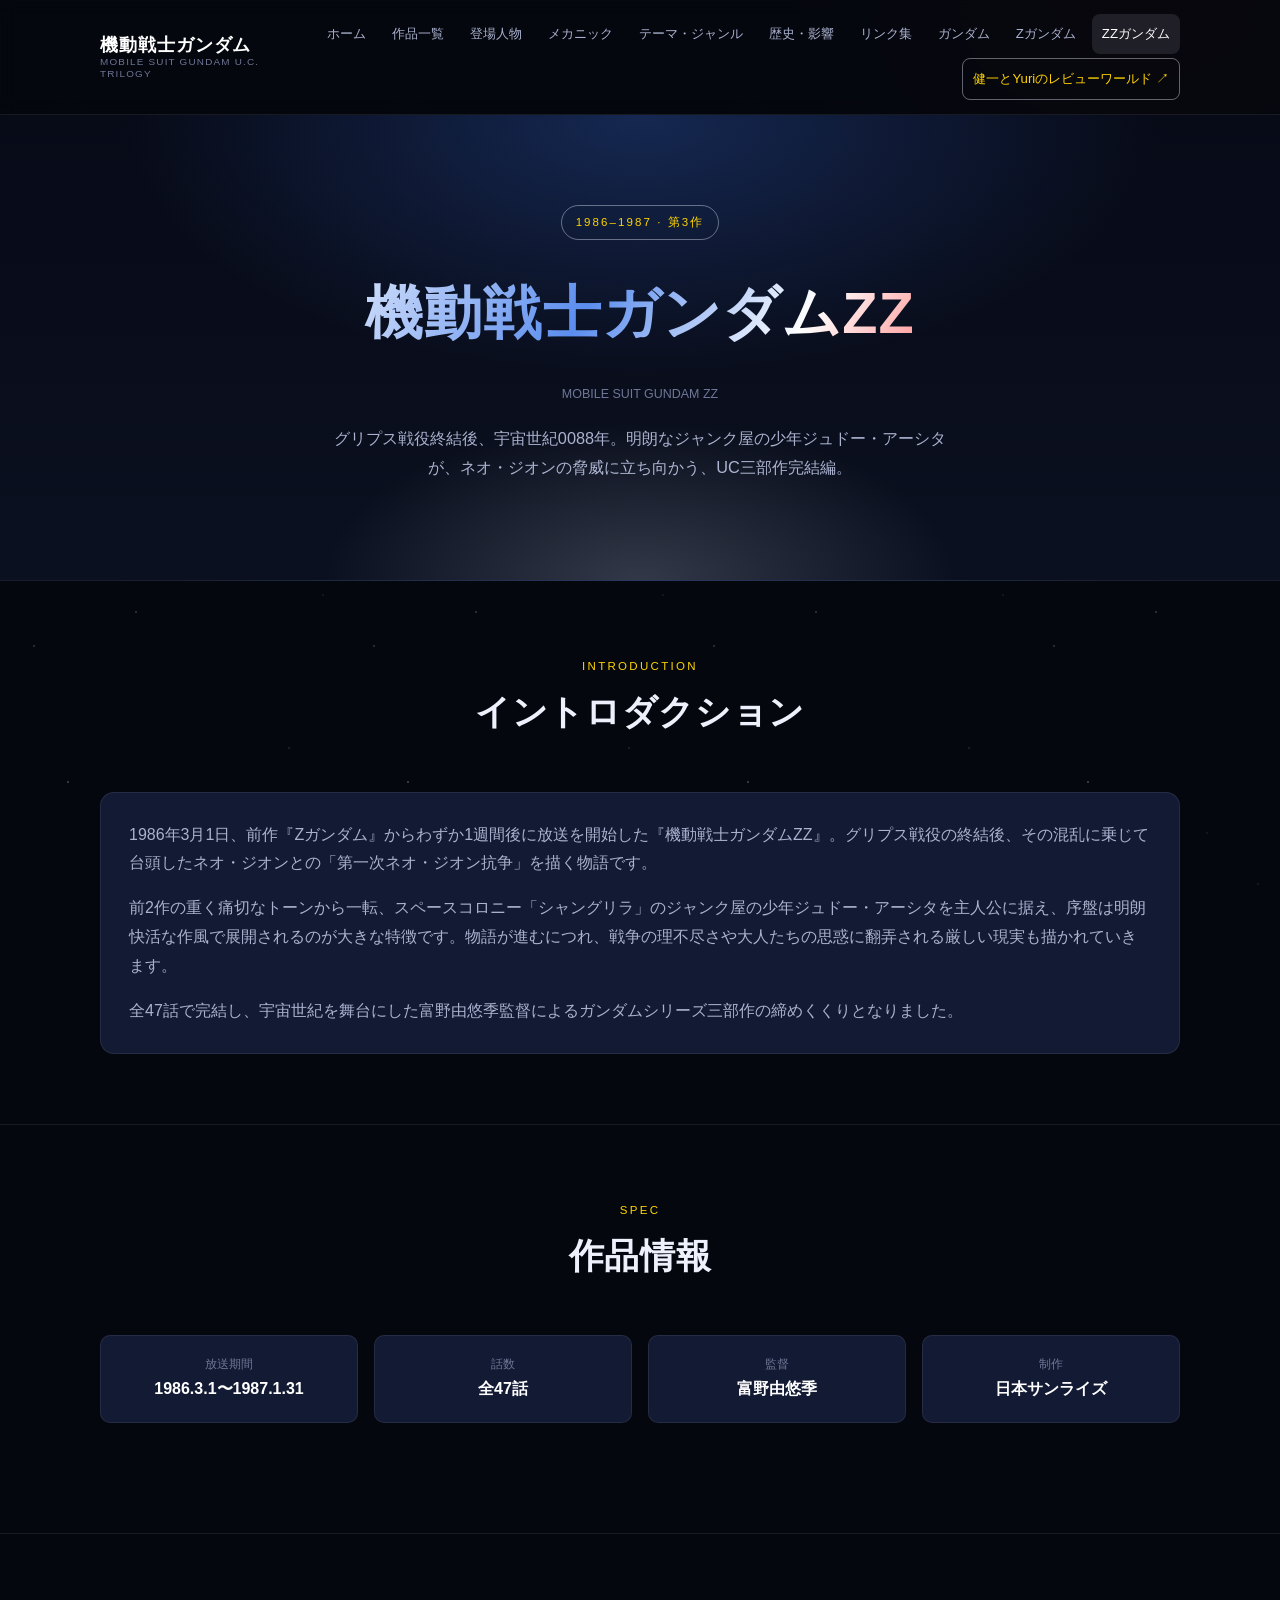
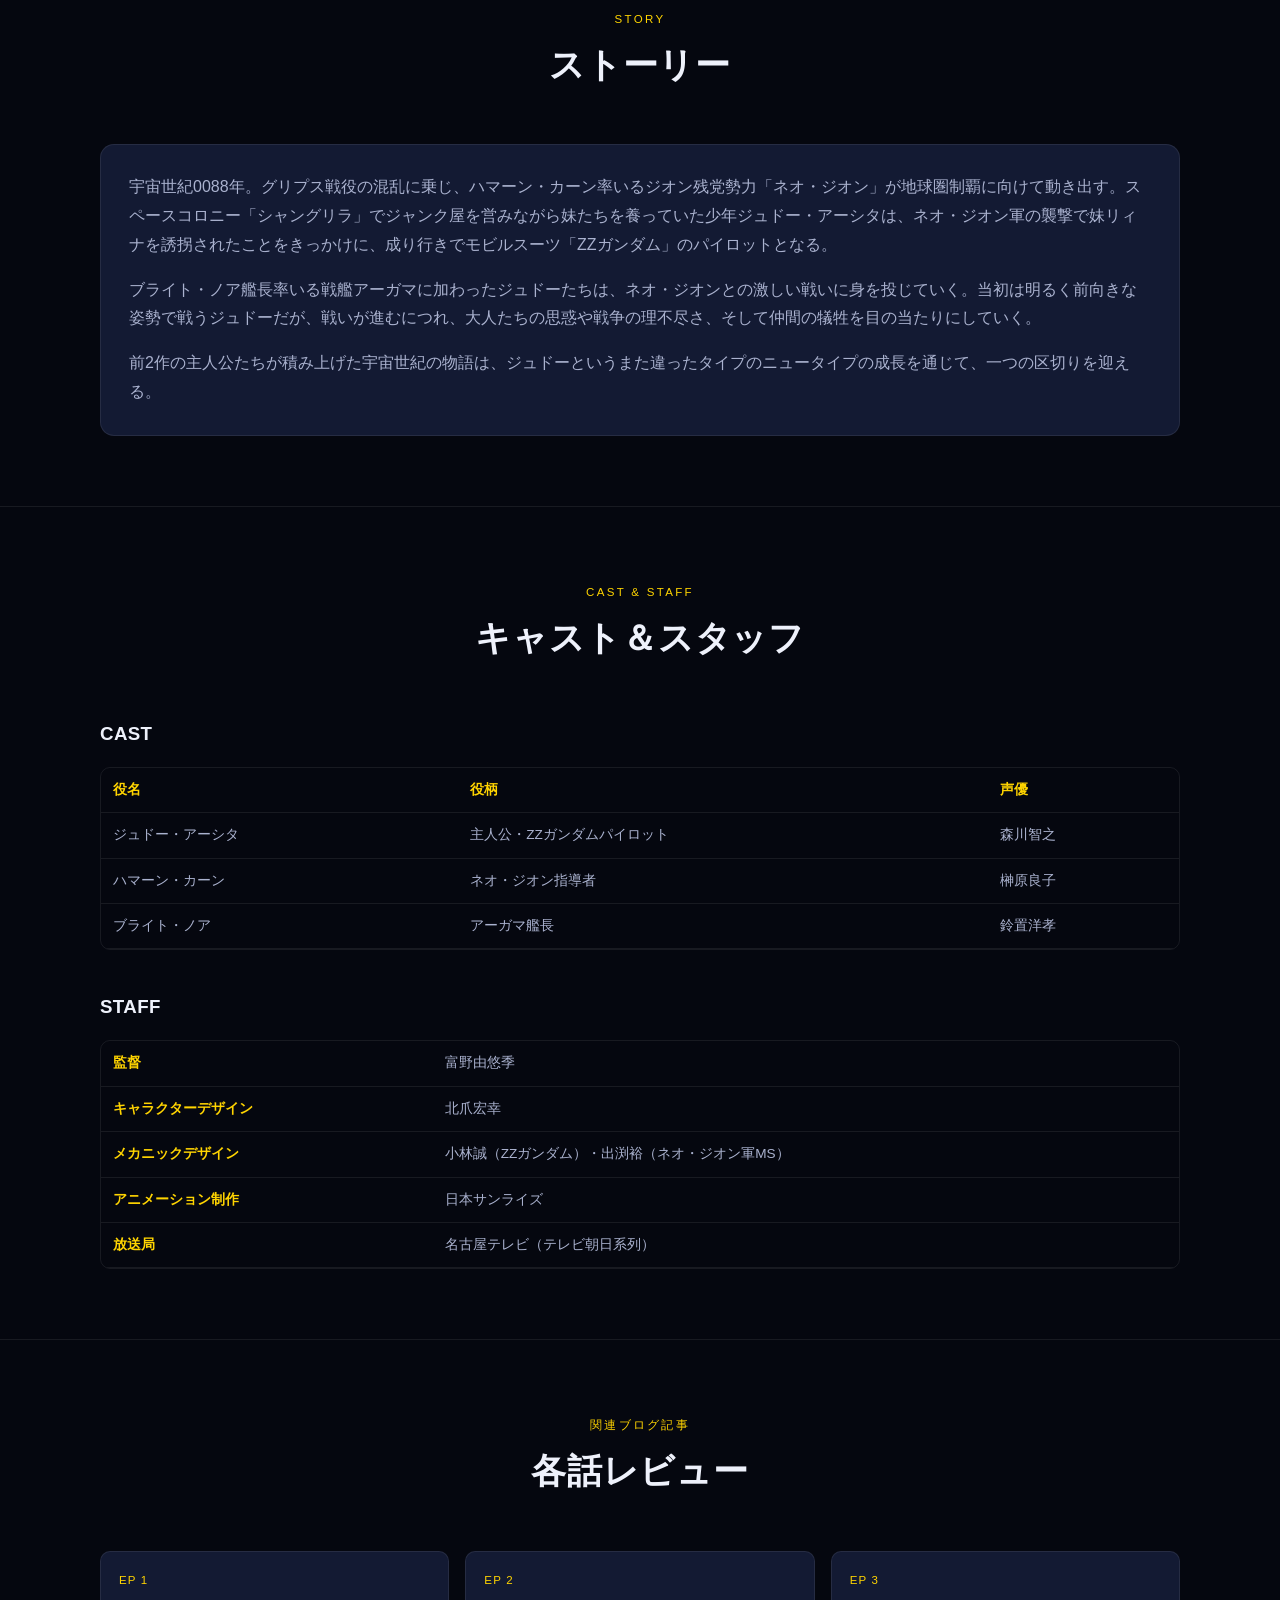
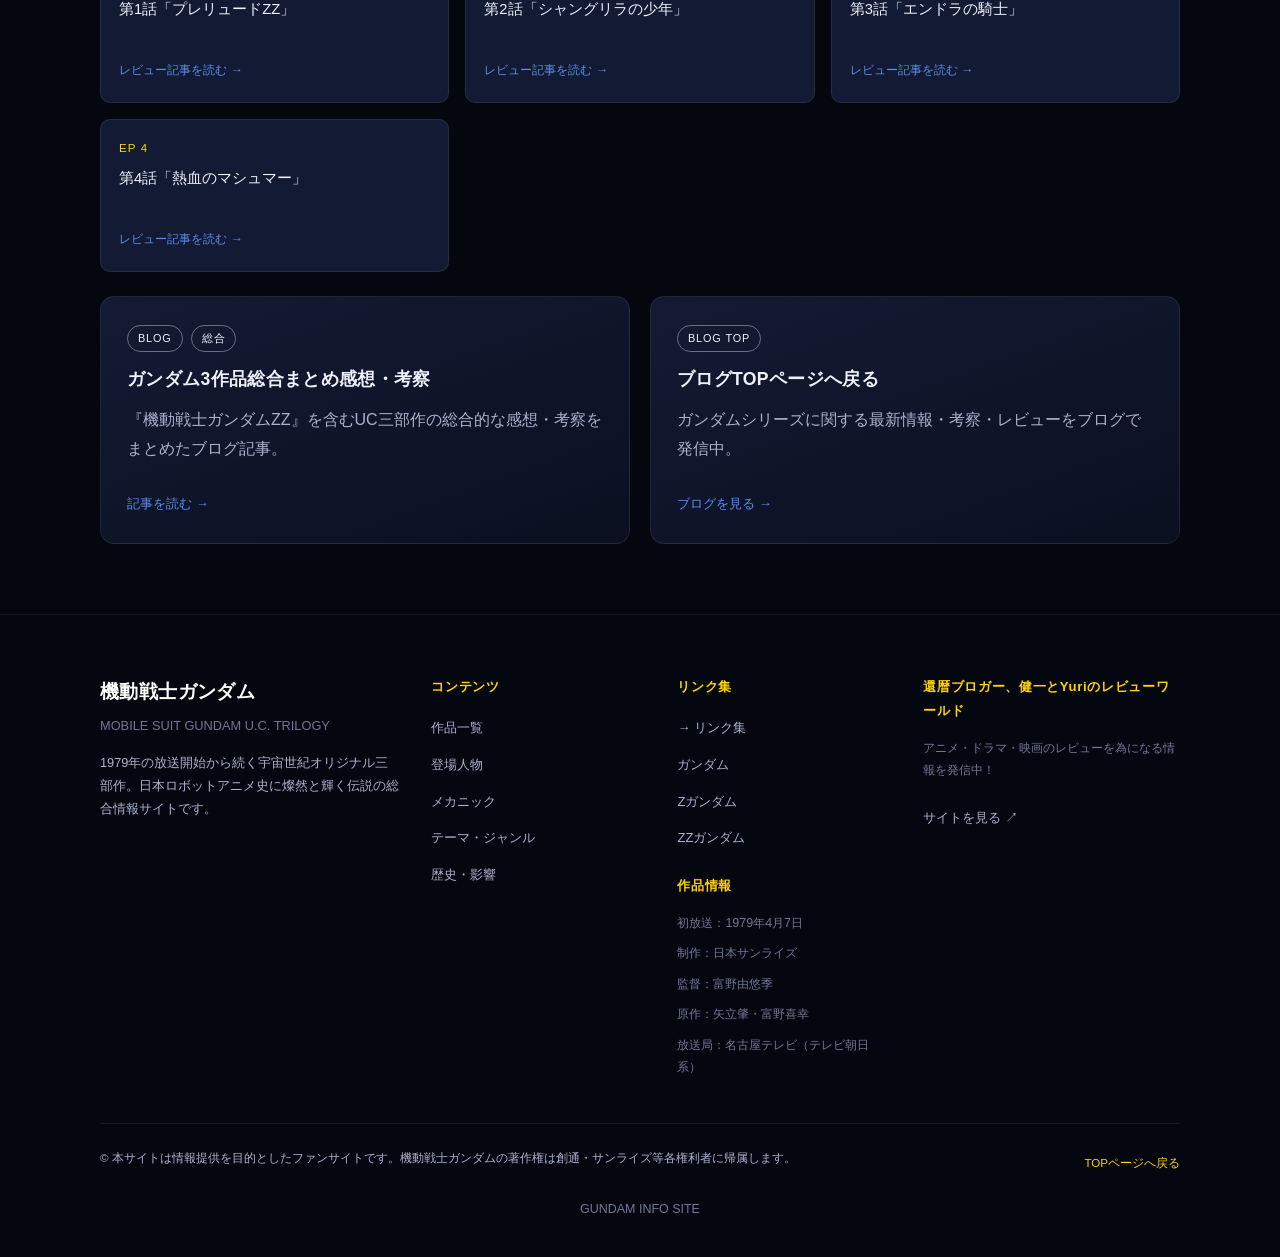
==== zzgundam.html @ a027b86c "機動戦士ガンダムUC三部作 総合情報サイトを新規作成 『機動戦士ガンダム』(1979)・『機動戦士Ζガンダム』(1985)・『機動戦士ガンダムΖΖ』(1986)の 宇宙世紀オリジナル三部作を対象とした" ====
<!DOCTYPE html>
<html lang="ja">
<head>
<meta charset="UTF-8">
<meta name="viewport" content="width=device-width, initial-scale=1.0">
<title>機動戦士ガンダムΖΖ | UC三部作 総合情報サイト</title>
<meta name="description" content="1986年放送開始、第一次ネオ・ジオン抗争を描く『機動戦士ガンダムΖΖ』の作品情報・ストーリー・キャラクター・キャスト＆スタッフを紹介。">
<link rel="stylesheet" href="style.css">
</head>
<body>

<header class="site-header">
  <div class="header-inner">
    <a href="index.html" class="logo">
      <span class="logo-main">機動戦士ガンダム</span>
      <span class="logo-sub">MOBILE SUIT GUNDAM U.C. TRILOGY</span>
    </a>
    <button class="nav-toggle" aria-label="メニューを開く" aria-expanded="false">&#9776;</button>
    <nav class="site-nav">
      <a href="index.html">ホーム</a>
      <a href="works.html">作品一覧</a>
      <a href="characters.html">登場人物</a>
      <a href="mechanics.html">メカニック</a>
      <a href="themes.html">テーマ・ジャンル</a>
      <a href="history.html">歴史・影響</a>
      <a href="links.html">リンク集</a>
      <a href="gundam.html">ガンダム</a>
      <a href="zgundam.html">Ζガンダム</a>
      <a href="zzgundam.html">ΖΖガンダム</a>
      <a href="https://www.anime-station.org/" target="_blank" rel="noopener noreferrer" class="nav-external">健一とYuriのレビューワールド ↗</a>
    </nav>
  </div>
</header>

<main>

  <section class="hero">
    <div class="container">
      <span class="eyebrow">1986–1987 · 第3作</span>
      <h1>機動戦士ガンダムΖΖ</h1>
      <p class="small" style="margin-bottom:18px;">MOBILE SUIT GUNDAM ZZ</p>
      <p class="lead">グリプス戦役終結後、宇宙世紀0088年。明朗なジャンク屋の少年ジュドー・アーシタが、ネオ・ジオンの脅威に立ち向かう、UC三部作完結編。</p>
    </div>
  </section>

  <!-- INTRO -->
  <section>
    <div class="container">
      <div class="section-head">
        <span class="section-kicker">INTRODUCTION</span>
        <h2>イントロダクション</h2>
      </div>
      <div class="panel">
        <p>1986年3月1日、前作『Ζガンダム』からわずか1週間後に放送を開始した『機動戦士ガンダムΖΖ』。グリプス戦役の終結後、その混乱に乗じて台頭したネオ・ジオンとの「第一次ネオ・ジオン抗争」を描く物語です。</p>
        <p>前2作の重く痛切なトーンから一転、スペースコロニー「シャングリラ」のジャンク屋の少年ジュドー・アーシタを主人公に据え、序盤は明朗快活な作風で展開されるのが大きな特徴です。物語が進むにつれ、戦争の理不尽さや大人たちの思惑に翻弄される厳しい現実も描かれていきます。</p>
        <p style="margin-bottom:0;">全47話で完結し、宇宙世紀を舞台にした富野由悠季監督によるガンダムシリーズ三部作の締めくくりとなりました。</p>
      </div>
    </div>
  </section>

  <!-- BASIC SPEC -->
  <section>
    <div class="container">
      <div class="section-head">
        <span class="section-kicker">SPEC</span>
        <h2>作品情報</h2>
      </div>
      <div class="spec-grid">
        <div class="spec-item"><div class="spec-label">放送期間</div><div class="spec-value" style="font-size:1rem;">1986.3.1〜1987.1.31</div></div>
        <div class="spec-item"><div class="spec-label">話数</div><div class="spec-value" style="font-size:1rem;">全47話</div></div>
        <div class="spec-item"><div class="spec-label">監督</div><div class="spec-value" style="font-size:1rem;">富野由悠季</div></div>
        <div class="spec-item"><div class="spec-label">制作</div><div class="spec-value" style="font-size:1rem;">日本サンライズ</div></div>
      </div>
    </div>
  </section>

  <!-- STORY -->
  <section>
    <div class="container">
      <div class="section-head">
        <span class="section-kicker">STORY</span>
        <h2>ストーリー</h2>
      </div>
      <div class="panel">
        <p>宇宙世紀0088年。グリプス戦役の混乱に乗じ、ハマーン・カーン率いるジオン残党勢力「ネオ・ジオン」が地球圏制覇に向けて動き出す。スペースコロニー「シャングリラ」でジャンク屋を営みながら妹たちを養っていた少年ジュドー・アーシタは、ネオ・ジオン軍の襲撃で妹リィナを誘拐されたことをきっかけに、成り行きでモビルスーツ「ΖΖガンダム」のパイロットとなる。</p>
        <p>ブライト・ノア艦長率いる戦艦アーガマに加わったジュドーたちは、ネオ・ジオンとの激しい戦いに身を投じていく。当初は明るく前向きな姿勢で戦うジュドーだが、戦いが進むにつれ、大人たちの思惑や戦争の理不尽さ、そして仲間の犠牲を目の当たりにしていく。</p>
        <p style="margin-bottom:0;">前2作の主人公たちが積み上げた宇宙世紀の物語は、ジュドーというまた違ったタイプのニュータイプの成長を通じて、一つの区切りを迎える。</p>
      </div>
    </div>
  </section>

  <!-- CAST & STAFF -->
  <section>
    <div class="container">
      <div class="section-head">
        <span class="section-kicker">CAST &amp; STAFF</span>
        <h2>キャスト＆スタッフ</h2>
      </div>

      <h3 style="margin-bottom:16px;">CAST</h3>
      <div class="table-scroll" style="margin-bottom:40px;">
        <table class="data-table">
          <thead><tr><th>役名</th><th>役柄</th><th>声優</th></tr></thead>
          <tbody>
            <tr><td>ジュドー・アーシタ</td><td>主人公・ΖΖガンダムパイロット</td><td>森川智之</td></tr>
            <tr><td>ハマーン・カーン</td><td>ネオ・ジオン指導者</td><td>榊原良子</td></tr>
            <tr><td>ブライト・ノア</td><td>アーガマ艦長</td><td>鈴置洋孝</td></tr>
          </tbody>
        </table>
      </div>

      <h3 style="margin-bottom:16px;">STAFF</h3>
      <div class="table-scroll">
        <table class="data-table">
          <tbody>
            <tr><th>監督</th><td>富野由悠季</td></tr>
            <tr><th>キャラクターデザイン</th><td>北爪宏幸</td></tr>
            <tr><th>メカニックデザイン</th><td>小林誠（ΖΖガンダム）・出渕裕（ネオ・ジオン軍MS）</td></tr>
            <tr><th>アニメーション制作</th><td>日本サンライズ</td></tr>
            <tr><th>放送局</th><td>名古屋テレビ（テレビ朝日系列）</td></tr>
          </tbody>
        </table>
      </div>
    </div>
  </section>

  <!-- BLOG -->
  <section>
    <div class="container">
      <div class="section-head">
        <span class="section-kicker">関連ブログ記事</span>
        <h2>各話レビュー</h2>
      </div>
      <div class="ep-grid">
        <div class="ep-card"><div class="ep-num">EP 1</div><div class="ep-title">第1話「プレリュードΖΖ」</div><a class="ep-link" href="https://ameblo.jp/kenanime2026/entry-12972090664.html" target="_blank" rel="noopener noreferrer">レビュー記事を読む →</a></div>
        <div class="ep-card"><div class="ep-num">EP 2</div><div class="ep-title">第2話「シャングリラの少年」</div><a class="ep-link" href="https://ameblo.jp/kenanime2026/entry-12972800681.html" target="_blank" rel="noopener noreferrer">レビュー記事を読む →</a></div>
        <div class="ep-card"><div class="ep-num">EP 3</div><div class="ep-title">第3話「エンドラの騎士」</div><a class="ep-link" href="https://ameblo.jp/kenanime2026/entry-12973432655.html" target="_blank" rel="noopener noreferrer">レビュー記事を読む →</a></div>
        <div class="ep-card"><div class="ep-num">EP 4</div><div class="ep-title">第4話「熱血のマシュマー」</div><a class="ep-link" href="https://ameblo.jp/kenanime2026/entry-12974123409.html" target="_blank" rel="noopener noreferrer">レビュー記事を読む →</a></div>
      </div>
      <div class="grid grid-2" style="margin-top:24px;">
        <a class="card" href="https://ameblo.jp/kenanime2026/entry-12974186454.html" target="_blank" rel="noopener noreferrer">
          <span class="badge badge-outline">BLOG</span><span class="badge badge-outline">総合</span>
          <h3 style="margin-top:12px;">ガンダム3作品総合まとめ感想・考察</h3>
          <p>『機動戦士ガンダムΖΖ』を含むUC三部作の総合的な感想・考察をまとめたブログ記事。</p>
          <span class="card-link">記事を読む →</span>
        </a>
        <a class="card" href="https://www.anime-station.org/" target="_blank" rel="noopener noreferrer">
          <span class="badge badge-outline">BLOG TOP</span>
          <h3 style="margin-top:12px;">ブログTOPページへ戻る</h3>
          <p>ガンダムシリーズに関する最新情報・考察・レビューをブログで発信中。</p>
          <span class="card-link">ブログを見る →</span>
        </a>
      </div>
    </div>
  </section>

</main>

<footer class="site-footer">
  <div class="container">
    <div class="footer-inner">
      <div class="footer-brand">
        <h2>機動戦士ガンダム</h2>
        <p class="small" style="margin-bottom:14px;">MOBILE SUIT GUNDAM U.C. TRILOGY</p>
        <p>1979年の放送開始から続く宇宙世紀オリジナル三部作。日本ロボットアニメ史に燦然と輝く伝説の総合情報サイトです。</p>
      </div>
      <div class="footer-col">
        <h3>コンテンツ</h3>
        <ul>
          <li><a href="works.html">作品一覧</a></li>
          <li><a href="characters.html">登場人物</a></li>
          <li><a href="mechanics.html">メカニック</a></li>
          <li><a href="themes.html">テーマ・ジャンル</a></li>
          <li><a href="history.html">歴史・影響</a></li>
        </ul>
      </div>
      <div class="footer-col">
        <h3>リンク集</h3>
        <ul>
          <li><a href="links.html">→ リンク集</a></li>
          <li><a href="gundam.html">ガンダム</a></li>
          <li><a href="zgundam.html">Ζガンダム</a></li>
          <li><a href="zzgundam.html">ΖΖガンダム</a></li>
        </ul>
        <h3 style="margin-top:22px;">作品情報</h3>
        <ul class="footer-info">
          <li>初放送：1979年4月7日</li>
          <li>制作：日本サンライズ</li>
          <li>監督：富野由悠季</li>
          <li>原作：矢立肇・富野喜幸</li>
          <li>放送局：名古屋テレビ（テレビ朝日系）</li>
        </ul>
      </div>
      <div class="footer-col">
        <h3>還暦ブロガー、健一とYuriのレビューワールド</h3>
        <p class="small">アニメ・ドラマ・映画のレビューを為になる情報を発信中！</p>
        <a href="https://www.anime-station.org/" target="_blank" rel="noopener noreferrer" class="card-link">サイトを見る ↗</a>
      </div>
    </div>
    <div class="footer-bottom">
      <p>© 本サイトは情報提供を目的としたファンサイトです。機動戦士ガンダムの著作権は創通・サンライズ等各権利者に帰属します。</p>
      <a href="index.html">TOPページへ戻る</a>
    </div>
    <p class="small center" style="margin-top:18px;">GUNDAM INFO SITE</p>
  </div>
</footer>

<script src="script.js"></script>
</body>
</html>
---- style.css ----
/* =========================================================
   機動戦士ガンダム UC三部作 総合情報サイト — style.css
   ダークテーマ / 宇宙世紀ホワイト・レッド・ブルー・イエロー配色 / レスポンシブ対応
   ========================================================= */

:root {
  --bg-void: #05070f;
  --bg-panel: #0b1020;
  --bg-panel-alt: #10162b;
  --bg-card: #131a33;
  --border-soft: rgba(255, 255, 255, 0.08);
  --border-strong: rgba(235, 240, 255, 0.4);
  --text-main: #eef1fb;
  --text-sub: #aab2cf;
  --text-faint: #6f7797;
  --gold: #eef1fb;
  --gold-bright: #ffffff;
  --red: #c8102e;
  --red-bright: #ff4d4d;
  --blue-glow: #2f5fbf;
  --blue-bright: #5b8dee;
  --yellow: #ffd400;
  --yellow-bright: #ffe14d;
  --max-width: 1120px;
  --radius: 14px;
  --shadow-soft: 0 10px 30px rgba(0, 0, 0, 0.45);
}

* {
  box-sizing: border-box;
}

html {
  scroll-behavior: smooth;
}

body {
  margin: 0;
  font-family: "Hiragino Kaku Gothic ProN", "Hiragino Sans", "Yu Gothic", "Noto Sans JP", "Meiryo", sans-serif;
  background:
    radial-gradient(ellipse 900px 500px at 12% -10%, rgba(47, 95, 191, 0.28), transparent 60%),
    radial-gradient(ellipse 700px 500px at 90% 0%, rgba(200, 16, 46, 0.16), transparent 55%),
    var(--bg-void);
  color: var(--text-main);
  line-height: 1.8;
  overflow-x: hidden;
}

img, svg {
  max-width: 100%;
  display: block;
}

a {
  color: inherit;
  text-decoration: none;
}

ul {
  padding: 0;
  margin: 0;
  list-style: none;
}

h1, h2, h3, h4 {
  margin: 0;
  font-weight: 700;
  letter-spacing: 0.02em;
}

p {
  margin: 0 0 1em;
  color: var(--text-sub);
}

.container {
  max-width: var(--max-width);
  margin: 0 auto;
  padding: 0 20px;
}

/* ---------- starfield backdrop ---------- */
body::before {
  content: "";
  position: fixed;
  inset: 0;
  z-index: -1;
  background-image:
    radial-gradient(2px 2px at 20% 30%, rgba(255,255,255,0.7), transparent 60%),
    radial-gradient(1.5px 1.5px at 70% 60%, rgba(255,255,255,0.5), transparent 60%),
    radial-gradient(2px 2px at 40% 80%, rgba(255,255,255,0.55), transparent 60%),
    radial-gradient(1.5px 1.5px at 85% 20%, rgba(255,255,255,0.6), transparent 60%),
    radial-gradient(1.5px 1.5px at 55% 45%, rgba(255,255,255,0.4), transparent 60%),
    radial-gradient(2px 2px at 10% 90%, rgba(255,255,255,0.5), transparent 60%),
    radial-gradient(1.5px 1.5px at 95% 75%, rgba(255,255,255,0.45), transparent 60%);
  background-repeat: repeat;
  background-size: 340px 340px;
  opacity: 0.7;
}

/* ---------- header / nav ---------- */
.site-header {
  position: sticky;
  top: 0;
  z-index: 100;
  background: rgba(5, 7, 15, 0.86);
  backdrop-filter: blur(10px);
  border-bottom: 1px solid var(--border-soft);
}

.header-inner {
  max-width: var(--max-width);
  margin: 0 auto;
  padding: 14px 20px;
  display: flex;
  align-items: center;
  justify-content: space-between;
  gap: 16px;
}

.logo {
  display: flex;
  flex-direction: column;
  line-height: 1.2;
}

.logo-main {
  font-size: 1.15rem;
  font-weight: 800;
  color: var(--gold-bright);
  letter-spacing: 0.05em;
}

.logo-sub {
  font-size: 0.62rem;
  color: var(--text-faint);
  letter-spacing: 0.12em;
}

.nav-toggle {
  display: none;
  background: none;
  border: 1px solid var(--border-soft);
  color: var(--text-main);
  font-size: 1.3rem;
  width: 42px;
  height: 42px;
  border-radius: 8px;
  cursor: pointer;
}

.site-nav {
  display: flex;
  flex-wrap: wrap;
  gap: 4px 6px;
  justify-content: flex-end;
}

.site-nav a {
  font-size: 0.83rem;
  padding: 8px 10px;
  border-radius: 8px;
  color: var(--text-sub);
  white-space: nowrap;
  transition: color 0.2s, background 0.2s;
}

.site-nav a:hover,
.site-nav a.active {
  color: var(--gold-bright);
  background: rgba(235, 240, 255, 0.1);
}

.site-nav a.nav-external {
  color: var(--yellow);
  border: 1px solid var(--border-strong);
}

/* ---------- hero ---------- */
.hero {
  position: relative;
  padding: 90px 20px 70px;
  text-align: center;
  overflow: hidden;
  background:
    radial-gradient(ellipse 800px 400px at 50% 0%, rgba(47, 95, 191, 0.35), transparent 65%),
    linear-gradient(180deg, #070a17 0%, #0b1020 100%);
  border-bottom: 1px solid var(--border-soft);
}

.hero::after {
  content: "";
  position: absolute;
  left: 50%;
  bottom: -160px;
  transform: translateX(-50%);
  width: 640px;
  height: 320px;
  background: radial-gradient(ellipse, rgba(235, 240, 255, 0.18), transparent 70%);
  pointer-events: none;
}

.eyebrow {
  display: inline-block;
  font-size: 0.72rem;
  letter-spacing: 0.18em;
  color: var(--yellow);
  border: 1px solid var(--border-strong);
  padding: 6px 14px;
  border-radius: 999px;
  margin-bottom: 22px;
}

.hero h1 {
  font-size: clamp(2.1rem, 6vw, 3.6rem);
  background: linear-gradient(120deg, #fff 15%, var(--blue-bright) 45%, #fff 65%, var(--red-bright) 85%);
  -webkit-background-clip: text;
  background-clip: text;
  color: transparent;
  margin-bottom: 18px;
}

.hero .lead {
  max-width: 640px;
  margin: 0 auto 28px;
  color: var(--text-sub);
  font-size: 1.02rem;
}

.hero-note {
  margin-top: 26px;
  font-size: 0.72rem;
  color: var(--text-faint);
}

.button-row {
  display: flex;
  flex-wrap: wrap;
  gap: 12px;
  justify-content: center;
  margin-bottom: 14px;
}

.btn {
  display: inline-block;
  padding: 12px 26px;
  border-radius: 999px;
  font-size: 0.9rem;
  font-weight: 700;
  letter-spacing: 0.03em;
  transition: transform 0.2s, box-shadow 0.2s;
}

.btn-primary {
  background: linear-gradient(120deg, var(--gold), var(--gold-bright));
  color: #0d1220;
}

.btn-outline {
  border: 1px solid var(--border-strong);
  color: var(--gold-bright);
}

.btn-blog {
  border: 1px solid var(--border-strong);
  color: var(--yellow);
  padding: 10px 20px;
  border-radius: 999px;
  font-size: 0.85rem;
  display: inline-flex;
  align-items: center;
  gap: 8px;
}

.btn:hover {
  transform: translateY(-2px);
  box-shadow: var(--shadow-soft);
}

/* ---------- sections ---------- */
section {
  padding: 70px 0;
  border-bottom: 1px solid var(--border-soft);
}

.section-head {
  text-align: center;
  max-width: 680px;
  margin: 0 auto 48px;
}

.section-kicker {
  font-size: 0.72rem;
  letter-spacing: 0.2em;
  color: var(--yellow);
  margin-bottom: 10px;
}

.section-head h2 {
  font-size: clamp(1.5rem, 4vw, 2.2rem);
  margin-bottom: 14px;
}

.section-head p {
  color: var(--text-sub);
}

.image-note {
  text-align: center;
  font-size: 0.72rem;
  color: var(--text-faint);
  margin-top: 8px;
}

/* ---------- grid / cards ---------- */
.grid {
  display: grid;
  gap: 20px;
}

.grid-2 { grid-template-columns: repeat(2, 1fr); }
.grid-3 { grid-template-columns: repeat(3, 1fr); }
.grid-4 { grid-template-columns: repeat(4, 1fr); }

.card {
  background: linear-gradient(160deg, var(--bg-card), var(--bg-panel));
  border: 1px solid var(--border-soft);
  border-radius: var(--radius);
  padding: 26px;
  transition: border-color 0.2s, transform 0.2s;
}

.card:hover {
  border-color: var(--border-strong);
  transform: translateY(-3px);
}

.card h3 {
  font-size: 1.1rem;
  margin-bottom: 10px;
  color: var(--text-main);
}

.card .card-icon {
  font-size: 1.6rem;
  margin-bottom: 14px;
}

.card-link {
  display: inline-block;
  margin-top: 12px;
  font-size: 0.82rem;
  color: var(--blue-bright);
}

/* stat row */
.stat-row {
  display: flex;
  flex-wrap: wrap;
  justify-content: center;
  gap: 40px;
  margin: 34px 0;
}

.stat {
  text-align: center;
}

.stat .num {
  font-size: 2.2rem;
  font-weight: 800;
  color: var(--gold-bright);
}

.stat .label {
  font-size: 0.78rem;
  color: var(--text-faint);
}

/* tag pill */
.tag {
  display: inline-block;
  font-size: 0.72rem;
  color: var(--text-sub);
  border: 1px solid var(--border-soft);
  border-radius: 999px;
  padding: 3px 10px;
  margin: 3px 4px 0 0;
}

.badge {
  display: inline-block;
  font-size: 0.68rem;
  letter-spacing: 0.08em;
  color: #0d1220;
  background: var(--gold);
  border-radius: 999px;
  padding: 3px 10px;
  margin-right: 8px;
}

.badge-outline {
  background: none;
  color: var(--gold);
  border: 1px solid var(--border-strong);
}

.badge-red {
  background: var(--red);
  color: #fff;
}

.badge-blue {
  background: var(--blue-glow);
  color: #fff;
}

.badge-yellow {
  background: var(--yellow);
  color: #2a2200;
}

/* ---------- timeline ---------- */
.timeline {
  position: relative;
  margin: 0 auto;
  max-width: 820px;
  padding-left: 26px;
  border-left: 2px solid var(--border-strong);
}

.timeline-item {
  position: relative;
  padding: 0 0 34px 20px;
}

.timeline-item::before {
  content: "";
  position: absolute;
  left: -33px;
  top: 4px;
  width: 12px;
  height: 12px;
  border-radius: 50%;
  background: var(--gold-bright);
  box-shadow: 0 0 0 4px rgba(235, 240, 255, 0.18);
}

.timeline-year {
  font-size: 1.3rem;
  font-weight: 800;
  color: var(--gold-bright);
}

.timeline-item h3 {
  margin: 4px 0 8px;
  font-size: 1.05rem;
}

/* ---------- episode / blog list ---------- */
.ep-grid {
  display: grid;
  grid-template-columns: repeat(3, 1fr);
  gap: 16px;
}

.ep-card {
  background: var(--bg-card);
  border: 1px solid var(--border-soft);
  border-radius: 10px;
  padding: 18px;
}

.ep-num {
  font-size: 0.72rem;
  color: var(--yellow);
  letter-spacing: 0.1em;
  margin-bottom: 6px;
}

.ep-title {
  font-size: 0.92rem;
  color: var(--text-main);
  margin-bottom: 12px;
  min-height: 3.2em;
}

.ep-link {
  font-size: 0.78rem;
  color: var(--blue-bright);
}

.ep-link:hover {
  text-decoration: underline;
}

/* ---------- tabs ---------- */
.tabbar {
  display: flex;
  justify-content: center;
  gap: 10px;
  margin-bottom: 34px;
  flex-wrap: wrap;
}

.tab-btn {
  background: var(--bg-card);
  border: 1px solid var(--border-soft);
  color: var(--text-sub);
  padding: 10px 20px;
  border-radius: 999px;
  font-size: 0.85rem;
  cursor: pointer;
}

.tab-btn.active {
  color: #0d1220;
  background: var(--gold);
  border-color: var(--gold);
}

.tab-panel {
  display: none;
}

.tab-panel.active {
  display: block;
}

/* ---------- character card ---------- */
.char-card {
  background: var(--bg-card);
  border: 1px solid var(--border-soft);
  border-radius: var(--radius);
  padding: 24px;
}

.char-avatar {
  width: 56px;
  height: 56px;
  border-radius: 50%;
  display: flex;
  align-items: center;
  justify-content: center;
  font-weight: 800;
  font-size: 1.2rem;
  color: #fff;
  background: linear-gradient(135deg, var(--blue-glow), var(--blue-bright));
  margin-bottom: 14px;
}

.char-name-en {
  font-size: 0.72rem;
  color: var(--text-faint);
}

.char-meta {
  font-size: 0.78rem;
  color: var(--yellow);
  margin: 6px 0 12px;
}

/* enemy variant */
.char-card.enemy .char-avatar {
  background: linear-gradient(135deg, var(--red), var(--red-bright));
  color: #fff;
}

.char-card.enemy .char-meta {
  color: var(--red-bright);
}

/* ---------- spec table ---------- */
.spec-grid {
  display: grid;
  grid-template-columns: repeat(4, 1fr);
  gap: 16px;
  margin-bottom: 40px;
}

.spec-item {
  text-align: center;
  background: var(--bg-card);
  border: 1px solid var(--border-soft);
  border-radius: 10px;
  padding: 18px 10px;
}

.spec-icon {
  font-size: 1.4rem;
  margin-bottom: 6px;
}

.spec-value {
  font-size: 1.15rem;
  font-weight: 800;
  color: var(--gold-bright);
}

.spec-label {
  font-size: 0.72rem;
  color: var(--text-faint);
}

table.data-table {
  width: 100%;
  border-collapse: collapse;
  font-size: 0.85rem;
}

table.data-table th,
table.data-table td {
  text-align: left;
  padding: 10px 12px;
  border-bottom: 1px solid var(--border-soft);
  color: var(--text-sub);
}

table.data-table th {
  color: var(--yellow);
  font-weight: 700;
}

.table-scroll {
  overflow-x: auto;
  border: 1px solid var(--border-soft);
  border-radius: 10px;
}

/* ---------- link list (links page) ---------- */
.link-group {
  margin-bottom: 40px;
}

.link-group h3 {
  font-size: 1rem;
  color: var(--gold-bright);
  margin-bottom: 14px;
  display: flex;
  align-items: center;
  gap: 8px;
}

.link-list a {
  display: flex;
  justify-content: space-between;
  align-items: center;
  gap: 16px;
  background: var(--bg-card);
  border: 1px solid var(--border-soft);
  border-radius: 10px;
  padding: 16px 20px;
  margin-bottom: 10px;
  transition: border-color 0.2s;
}

.link-list a:hover {
  border-color: var(--border-strong);
}

.link-list .link-title {
  color: var(--text-main);
  font-weight: 700;
  font-size: 0.92rem;
}

.link-list .link-desc {
  color: var(--text-faint);
  font-size: 0.78rem;
  font-weight: 400;
}

.link-list .link-arrow {
  color: var(--yellow);
  flex-shrink: 0;
}

.notice-box {
  background: var(--bg-panel-alt);
  border: 1px solid var(--border-soft);
  border-radius: var(--radius);
  padding: 24px;
  font-size: 0.84rem;
  color: var(--text-faint);
}

.notice-box p {
  margin-bottom: 8px;
  color: var(--text-faint);
}

/* ---------- misc content blocks ---------- */
.panel {
  background: var(--bg-card);
  border: 1px solid var(--border-soft);
  border-radius: var(--radius);
  padding: 28px;
}

.two-col {
  display: grid;
  grid-template-columns: 1.1fr 0.9fr;
  gap: 40px;
  align-items: center;
}

.quote-block {
  border-left: 3px solid var(--blue-bright);
  padding-left: 18px;
  font-style: italic;
  color: var(--text-sub);
  margin: 20px 0;
}

.chapter-card {
  background: var(--bg-card);
  border: 1px solid var(--border-soft);
  border-radius: var(--radius);
  padding: 22px;
  margin-bottom: 16px;
}

.chapter-card.current {
  border-color: var(--border-strong);
  background: linear-gradient(160deg, rgba(235, 240, 255, 0.08), var(--bg-card));
}

.chapter-head {
  display: flex;
  align-items: center;
  gap: 12px;
  margin-bottom: 10px;
  flex-wrap: wrap;
}

.chapter-num {
  font-weight: 800;
  color: var(--gold-bright);
}

.status-pill {
  font-size: 0.68rem;
  padding: 3px 10px;
  border-radius: 999px;
  border: 1px solid var(--border-soft);
  color: var(--text-faint);
}

.status-pill.done {
  color: var(--yellow);
  border-color: var(--border-strong);
}

.status-pill.wip {
  color: var(--text-faint);
}

/* ---------- blog CTA section ---------- */
.blog-cta {
  text-align: center;
  background: linear-gradient(160deg, rgba(235, 240, 255, 0.08), var(--bg-panel));
  border: 1px solid var(--border-strong);
  border-radius: var(--radius);
  padding: 40px 24px;
}

/* ---------- footer ---------- */
.site-footer {
  background: #050710;
  padding: 60px 0 24px;
}

.footer-inner {
  display: grid;
  grid-template-columns: 1.4fr 1fr 1fr 1.2fr;
  gap: 32px;
  padding-bottom: 36px;
  border-bottom: 1px solid var(--border-soft);
}

.footer-brand h2 {
  color: var(--gold-bright);
  font-size: 1.2rem;
  margin-bottom: 4px;
}

.footer-brand p {
  font-size: 0.8rem;
}

.footer-col h3 {
  font-size: 0.82rem;
  color: var(--yellow);
  margin-bottom: 14px;
  letter-spacing: 0.05em;
}

.footer-col li {
  margin-bottom: 8px;
}

.footer-col a {
  font-size: 0.82rem;
  color: var(--text-sub);
}

.footer-col a:hover {
  color: var(--gold-bright);
}

.footer-info li {
  font-size: 0.78rem;
  color: var(--text-faint);
}

.footer-bottom {
  padding-top: 24px;
  display: flex;
  flex-wrap: wrap;
  gap: 12px;
  justify-content: space-between;
  align-items: center;
  font-size: 0.72rem;
  color: var(--text-faint);
}

.footer-bottom a {
  color: var(--yellow);
}

/* ---------- utility ---------- */
.mt-0 { margin-top: 0; }
.center { text-align: center; }
.small { font-size: 0.78rem; color: var(--text-faint); }

/* =========================================================
   Responsive
   ========================================================= */
@media (max-width: 960px) {
  .grid-4 { grid-template-columns: repeat(2, 1fr); }
  .grid-3 { grid-template-columns: repeat(2, 1fr); }
  .ep-grid { grid-template-columns: repeat(2, 1fr); }
  .footer-inner { grid-template-columns: 1fr 1fr; }
  .two-col { grid-template-columns: 1fr; }
  .spec-grid { grid-template-columns: repeat(4, 1fr); }
}

@media (max-width: 720px) {
  .nav-toggle {
    display: inline-flex;
    align-items: center;
    justify-content: center;
  }

  .site-nav {
    display: none;
    position: absolute;
    top: 100%;
    left: 0;
    right: 0;
    background: rgba(5, 7, 15, 0.98);
    border-bottom: 1px solid var(--border-soft);
    flex-direction: column;
    align-items: stretch;
    padding: 10px 16px 20px;
    gap: 2px;
  }

  .site-header.nav-open .site-nav {
    display: flex;
  }

  .site-nav a {
    padding: 12px 10px;
  }

  .hero { padding: 60px 16px 50px; }

  section { padding: 50px 0; }

  .grid-2,
  .grid-3,
  .grid-4 {
    grid-template-columns: 1fr;
  }

  .ep-grid { grid-template-columns: 1fr; }

  .footer-inner { grid-template-columns: 1fr; }

  .spec-grid { grid-template-columns: repeat(2, 1fr); }

  .stat-row { gap: 24px; }

  .link-list a {
    flex-direction: column;
    align-items: flex-start;
  }
}

@media (max-width: 480px) {
  .logo-main { font-size: 1rem; }
  .hero h1 { font-size: 1.8rem; }
}
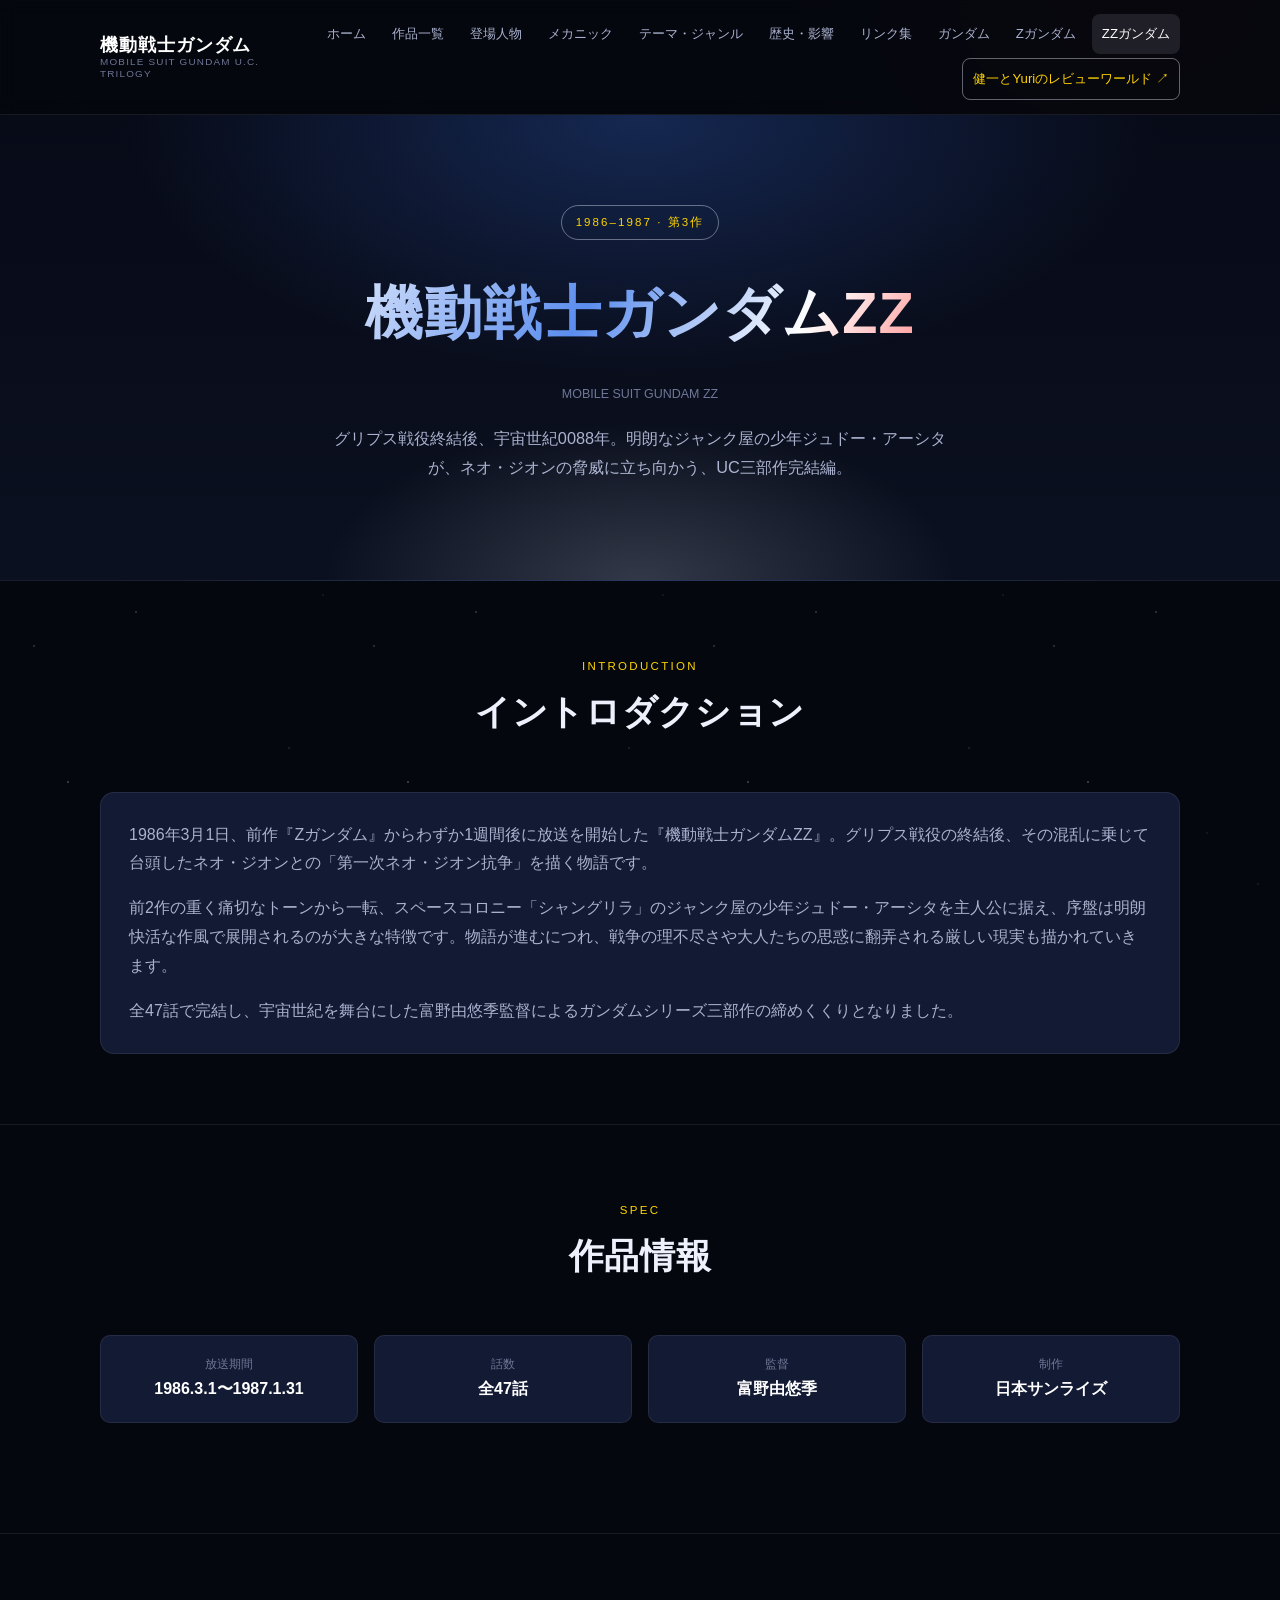
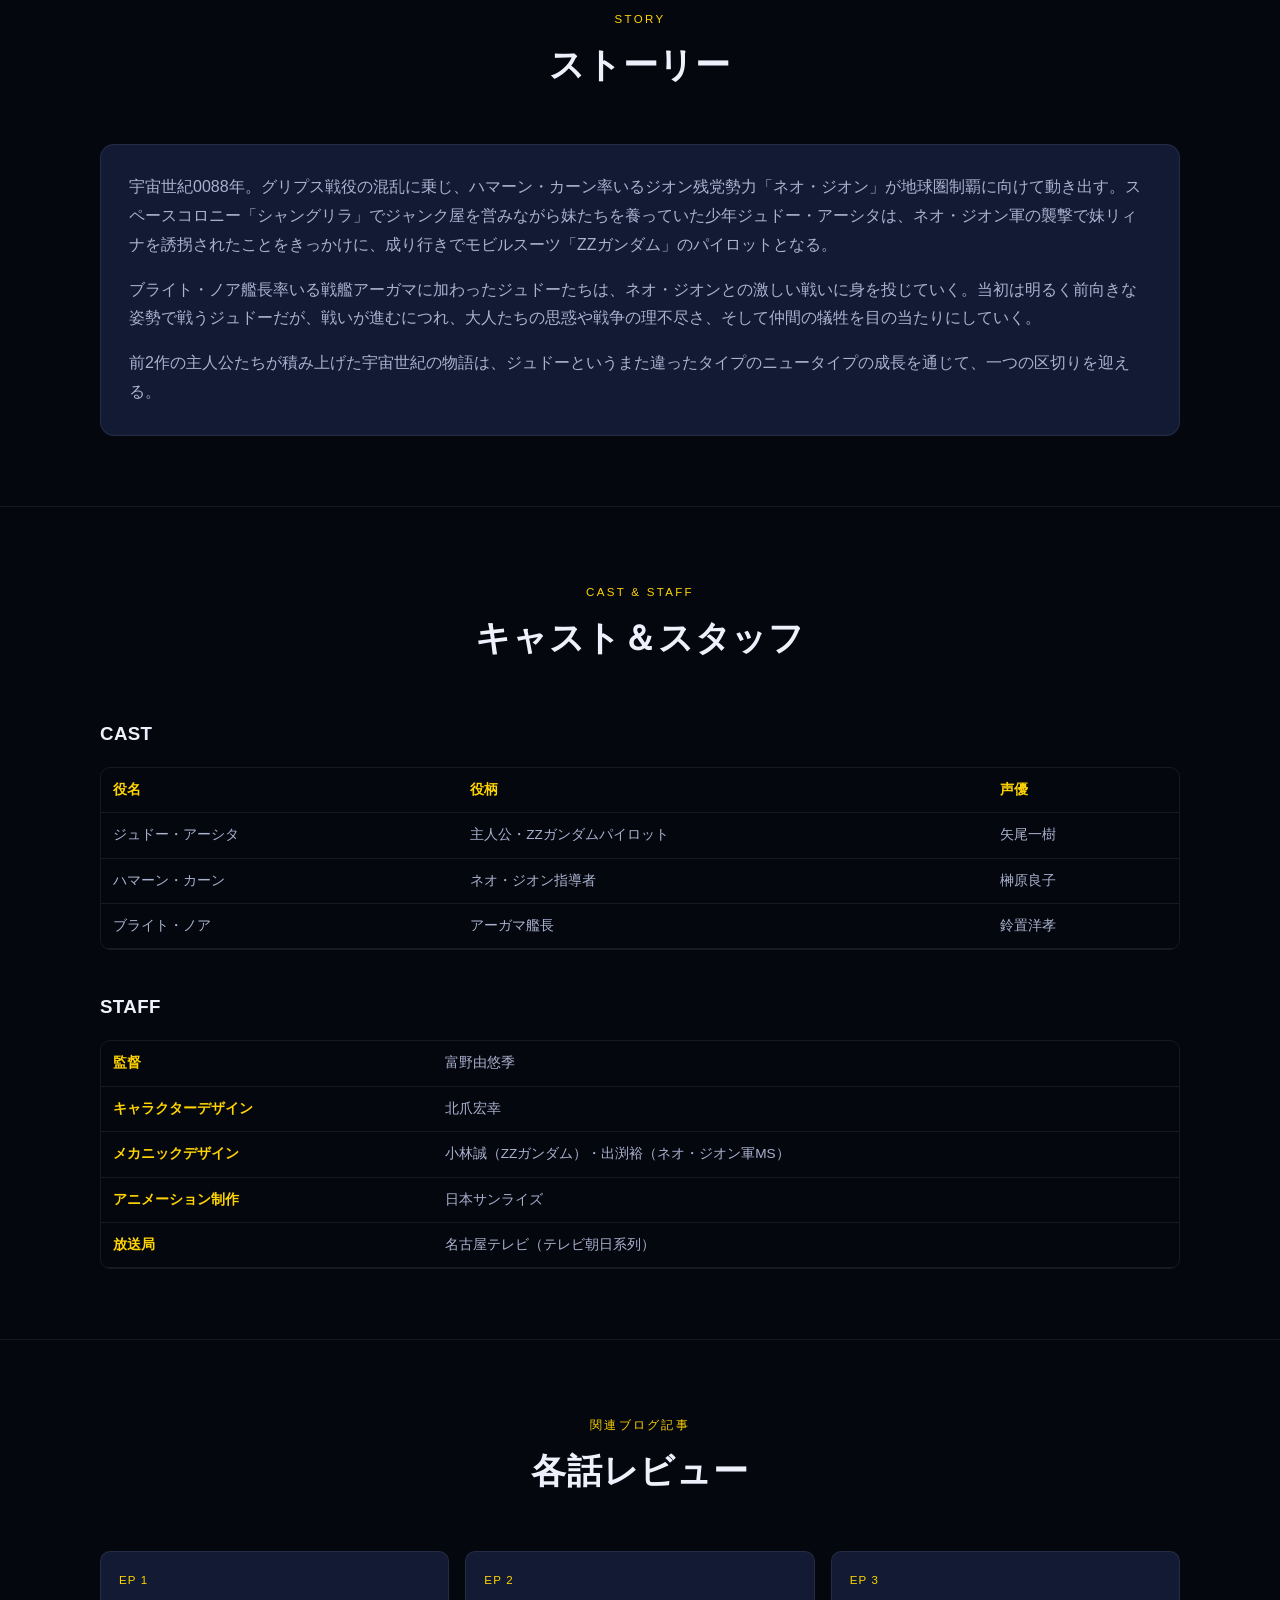
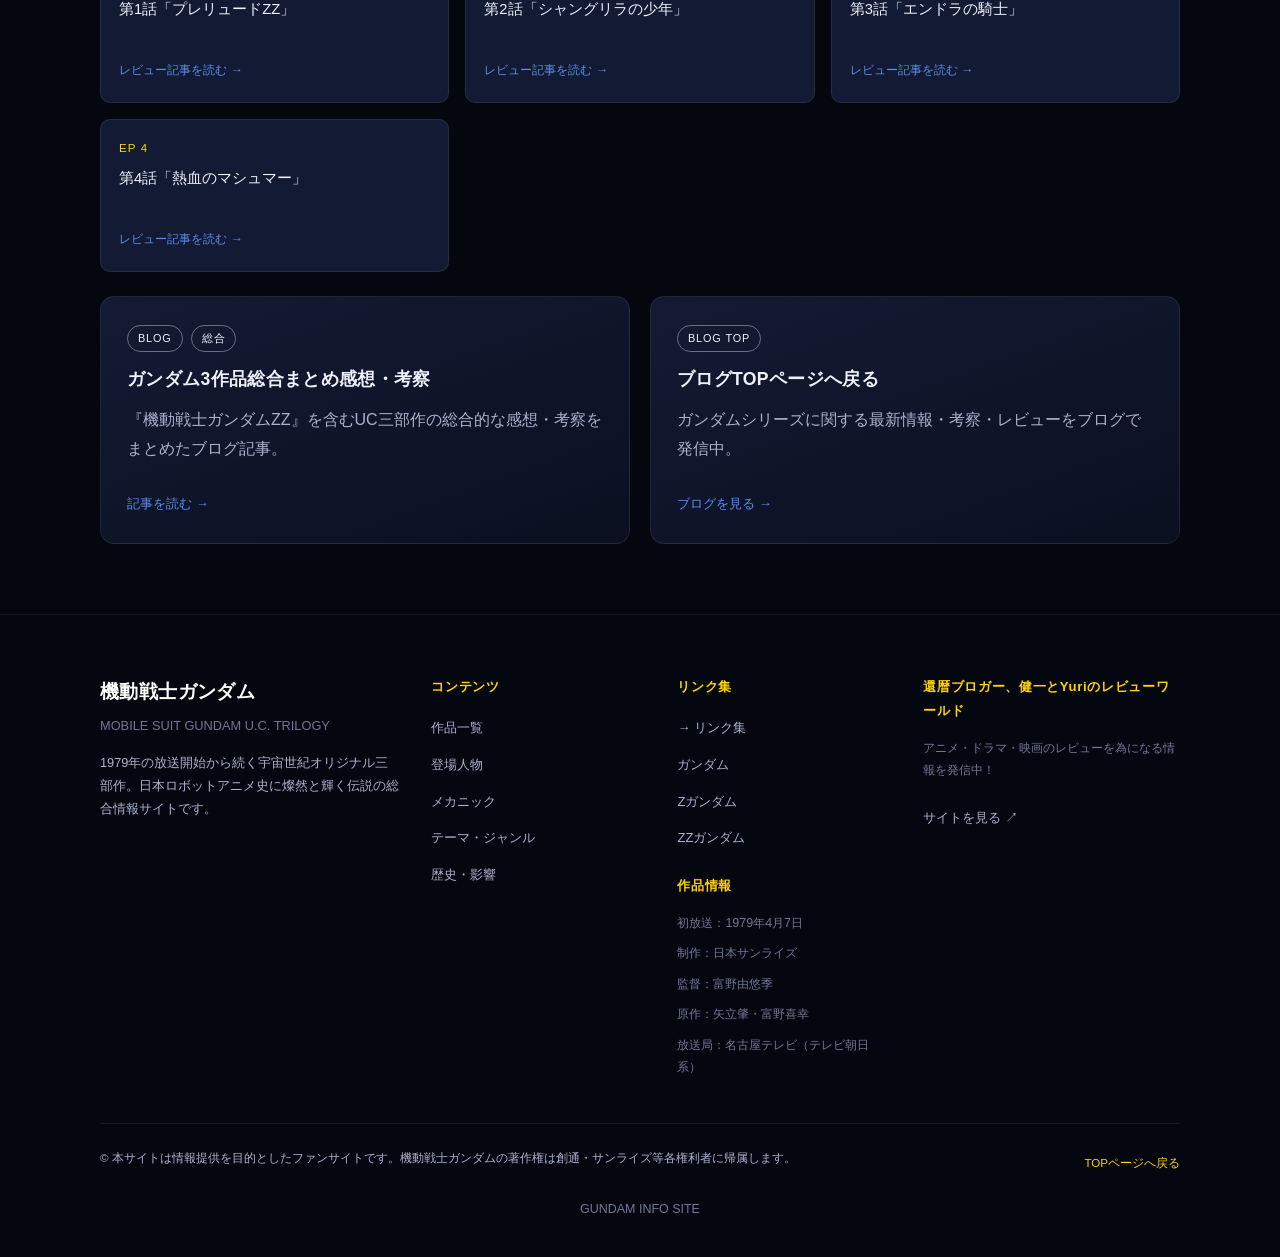
==== commit e44010ea: "fix: ジュドー・アーシタの声優表記を修正(森川智之→矢尾一樹) 『機動戦士ガンダムΖΖ』主人公ジュドー・アーシタの声優が誤って 森川智之と記載されていたため、正しい矢尾一樹に修正。 Wikiped" ====
--- a/zzgundam.html
+++ b/zzgundam.html
@@ -102,7 +102,7 @@
         <table class="data-table">
           <thead><tr><th>役名</th><th>役柄</th><th>声優</th></tr></thead>
           <tbody>
-            <tr><td>ジュドー・アーシタ</td><td>主人公・ΖΖガンダムパイロット</td><td>森川智之</td></tr>
+            <tr><td>ジュドー・アーシタ</td><td>主人公・ΖΖガンダムパイロット</td><td>矢尾一樹</td></tr>
             <tr><td>ハマーン・カーン</td><td>ネオ・ジオン指導者</td><td>榊原良子</td></tr>
             <tr><td>ブライト・ノア</td><td>アーガマ艦長</td><td>鈴置洋孝</td></tr>
           </tbody>
